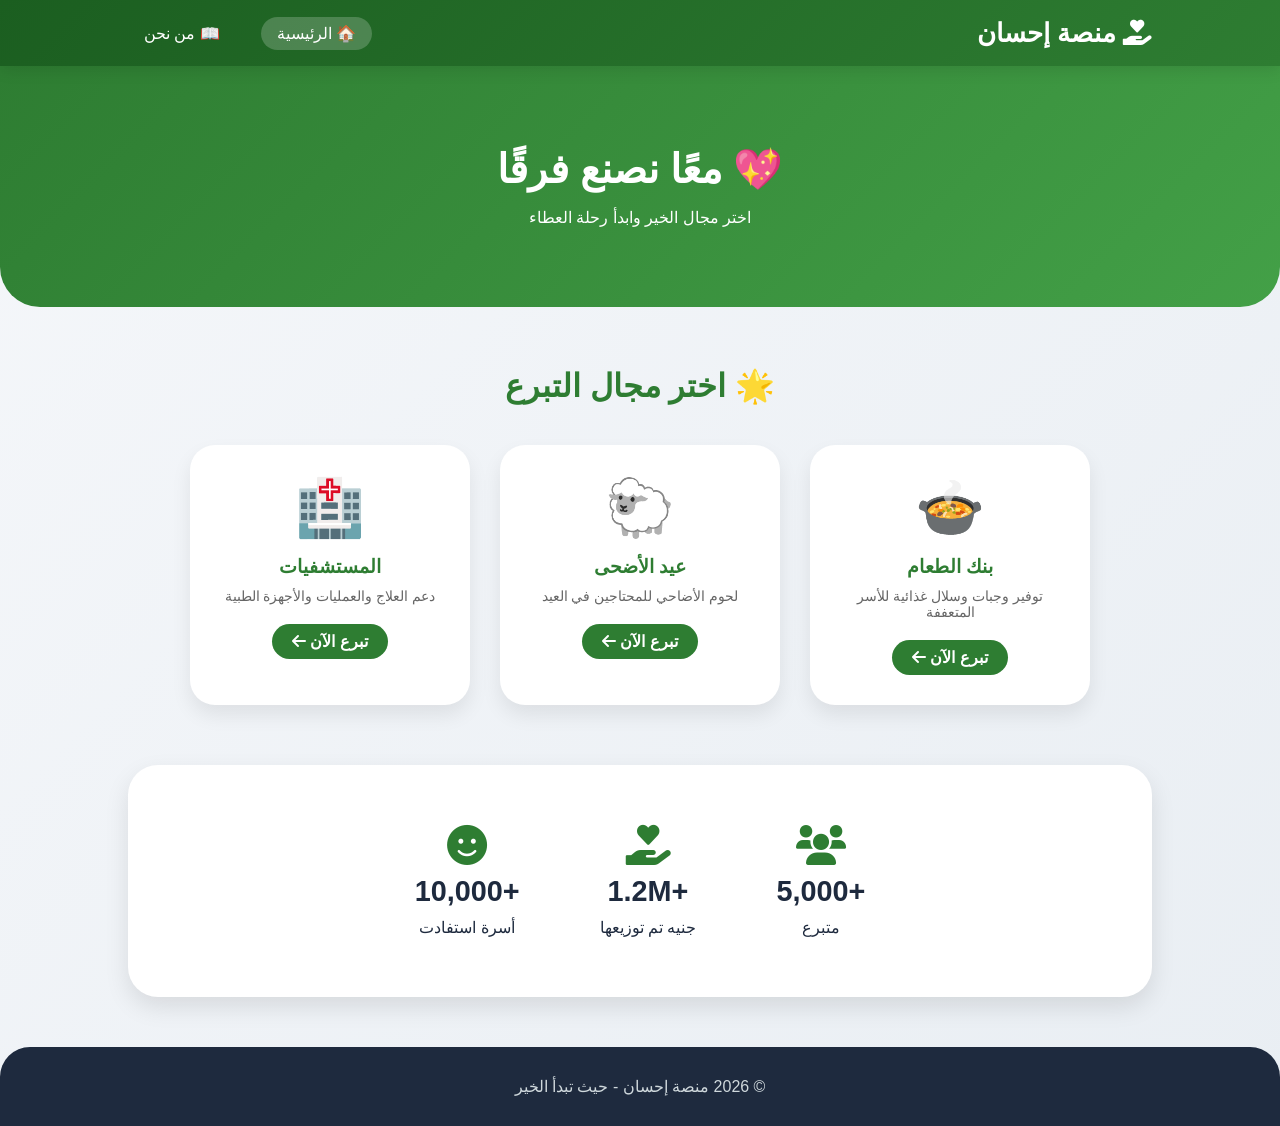
==== index.html @ cdebf2ba "رفع موقع التبرعات" ====
<!DOCTYPE html>
<html lang="ar">
<head>
  <meta charset="UTF-8">
  <meta name="viewport" content="width=device-width, initial-scale=1.0">
  <title>إحسان | الرئيسية</title>
  <link rel="stylesheet" href="style.css">
  <link rel="stylesheet" href="https://cdnjs.cloudflare.com/ajax/libs/font-awesome/6.0.0-beta3/css/all.min.css">
</head>
<body>

  <header>
    <nav>
      <div class="logo">
        <i class="fas fa-hand-holding-heart"></i> منصة إحسان
      </div>
      <ul class="nav-links">
        <li><a href="index.html" class="active">🏠 الرئيسية</a></li>
        <li><a href="about.html">📖 من نحن</a></li>
      </ul>
      <div class="menu-icon" onclick="toggleMenu()">
        <i class="fas fa-bars"></i>
      </div>
    </nav>
  </header>

  <section class="hero">
    <div class="hero-content">
      <h1>💖 معًا نصنع فرقًا</h1>
      <p>اختر مجال الخير وابدأ رحلة العطاء</p>
    </div>
  </section>

  <section class="donation-sectors">
    <h2>🌟 اختر مجال التبرع</h2>
    <div class="sector-cards">
      
      <a href="food-bank.html" class="sector-card">
        <div class="sector-icon">🍲</div>
        <h3>بنك الطعام</h3>
        <p>توفير وجبات وسلال غذائية للأسر المتعففة</p>
        <span class="btn-sector">تبرع الآن <i class="fas fa-arrow-left"></i></span>
      </a>

      <a href="eid-sacrifice.html" class="sector-card">
        <div class="sector-icon">🐑</div>
        <h3>عيد الأضحى</h3>
        <p>لحوم الأضاحي للمحتاجين في العيد</p>
        <span class="btn-sector">تبرع الآن <i class="fas fa-arrow-left"></i></span>
      </a>

      <a href="hospitals.html" class="sector-card">
        <div class="sector-icon">🏥</div>
        <h3>المستشفيات</h3>
        <p>دعم العلاج والعمليات والأجهزة الطبية</p>
        <span class="btn-sector">تبرع الآن <i class="fas fa-arrow-left"></i></span>
      </a>

    </div>
  </section>

  <section class="stats">
    <div class="stat-card">
      <i class="fas fa-users"></i>
      <h3>+5,000</h3>
      <p>متبرع</p>
    </div>
    <div class="stat-card">
      <i class="fas fa-hand-holding-heart"></i>
      <h3>+1.2M</h3>
      <p>جنيه تم توزيعها</p>
    </div>
    <div class="stat-card">
      <i class="fas fa-smile"></i>
      <h3>+10,000</h3>
      <p>أسرة استفادت</p>
    </div>
  </section>

  <footer>
    <p>© 2026 منصة إحسان - حيث تبدأ الخير</p>
  </footer>

  <script src="script.js"></script>
</body>
</html>
---- style.css ----
* {
  margin: 0;
  padding: 0;
  box-sizing: border-box;
  scroll-behavior: smooth;
}

body {
  font-family: 'Segoe UI', Tahoma, Geneva, Verdana, sans-serif;
  direction: rtl;
  background: linear-gradient(135deg, #f5f7fa 0%, #e9eef3 100%);
  color: #1e2a3e;
  min-height: 100vh;
}

/* ===== NAVBAR ===== */
header {
  background: linear-gradient(135deg, #1b5e20, #2e7d32);
  color: white;
  box-shadow: 0 4px 15px rgba(0,0,0,0.1);
  position: sticky;
  top: 0;
  z-index: 100;
}

nav {
  display: flex;
  justify-content: space-between;
  align-items: center;
  padding: 18px 10%;
  flex-wrap: wrap;
}

.logo {
  font-size: 1.6rem;
  font-weight: bold;
}

.nav-links {
  display: flex;
  list-style: none;
  gap: 25px;
}

.nav-links a {
  color: white;
  text-decoration: none;
  font-weight: 500;
  padding: 8px 16px;
  border-radius: 30px;
  transition: 0.3s;
}

.nav-links a:hover, .nav-links a.active {
  background: rgba(255,255,255,0.2);
}

.menu-icon {
  display: none;
  font-size: 1.8rem;
  cursor: pointer;
}

/* ===== HERO ===== */
.hero {
  background: linear-gradient(135deg, #2e7d32, #43a047);
  color: white;
  text-align: center;
  padding: 80px 20px;
  border-bottom-left-radius: 40px;
  border-bottom-right-radius: 40px;
}

.hero h1 {
  font-size: 2.5rem;
  margin-bottom: 15px;
}

/* ===== Sector Cards ===== */
.donation-sectors {
  padding: 60px 10%;
  text-align: center;
}

.donation-sectors h2 {
  font-size: 2rem;
  color: #2e7d32;
  margin-bottom: 40px;
}

.sector-cards {
  display: flex;
  gap: 30px;
  justify-content: center;
  flex-wrap: wrap;
}

.sector-card {
  background: white;
  padding: 30px 25px;
  border-radius: 25px;
  width: 280px;
  text-decoration: none;
  color: #1e2a3e;
  transition: all 0.3s ease;
  box-shadow: 0 10px 20px rgba(0,0,0,0.08);
  display: block;
  text-align: center;
}

.sector-card:hover {
  transform: translateY(-10px);
  box-shadow: 0 20px 30px rgba(0,0,0,0.12);
}

.sector-icon {
  font-size: 3.5rem;
  margin-bottom: 15px;
}

.sector-card h3 {
  color: #2e7d32;
  margin-bottom: 10px;
}

.sector-card p {
  font-size: 0.9rem;
  margin-bottom: 20px;
  color: #666;
}

.btn-sector {
  display: inline-block;
  background: #2e7d32;
  color: white;
  padding: 8px 20px;
  border-radius: 30px;
  font-weight: bold;
  transition: 0.3s;
}

.sector-card:hover .btn-sector {
  background: #1b5e20;
}

/* ===== STATS ===== */
.stats {
  display: flex;
  justify-content: center;
  gap: 40px;
  padding: 40px 20px;
  flex-wrap: wrap;
  background: white;
  margin: 0 10% 40px;
  border-radius: 30px;
  box-shadow: 0 10px 25px rgba(0,0,0,0.1);
}

.stat-card {
  text-align: center;
  padding: 20px;
}

.stat-card i {
  font-size: 2.5rem;
  color: #2e7d32;
}

.stat-card h3 {
  font-size: 1.8rem;
  margin: 10px 0;
}

/* ===== Donation Page ===== */
.donation-page {
  padding: 40px 10%;
}

.page-title {
  text-align: center;
  color: #2e7d32;
  margin-bottom: 40px;
  font-size: 2rem;
}

/* ===== Sector Banners ===== */
.sector-banner {
  text-align: center;
  padding: 40px 20px;
  border-radius: 30px;
  margin-bottom: 40px;
  color: white;
}

.sector-banner i {
  font-size: 3rem;
  margin-bottom: 15px;
}

.sector-banner h1 {
  font-size: 2rem;
  margin-bottom: 10px;
}

.food-banner {
  background: linear-gradient(135deg, #2e7d32, #66bb6a);
}

.eid-banner {
  background: linear-gradient(135deg, #bf360c, #ff7043);
}

.hospitals-banner {
  background: linear-gradient(135deg, #1565c0, #42a5f5);
}

/* ===== Cards Grid ===== */
.cards-grid {
  display: grid;
  grid-template-columns: repeat(auto-fit, minmax(200px, 1fr));
  gap: 25px;
  margin-bottom: 40px;
}

.donation-card {
  background: white;
  padding: 25px;
  border-radius: 20px;
  text-align: center;
  transition: 0.3s;
  box-shadow: 0 5px 15px rgba(0,0,0,0.08);
}

.donation-card:hover {
  transform: translateY(-5px);
  box-shadow: 0 15px 25px rgba(0,0,0,0.12);
}

.donation-card span {
  font-size: 1.1rem;
  display: block;
  margin-bottom: 10px;
}

.donation-card strong {
  display: block;
  font-size: 1.5rem;
  color: #2e7d32;
  margin: 12px 0;
}

.donation-card button {
  background: #2e7d32;
  color: white;
  border: none;
  padding: 10px 20px;
  border-radius: 30px;
  cursor: pointer;
  font-size: 1rem;
  transition: 0.2s;
}

.donation-card button:hover {
  background: #1b5e20;
  transform: scale(1.03);
}

/* ===== Custom Donation ===== */
.custom-donation {
  background: white;
  padding: 30px;
  border-radius: 30px;
  text-align: center;
  margin: 30px 0;
  border-top: 4px solid #2e7d32;
  box-shadow: 0 5px 15px rgba(0,0,0,0.05);
}

.custom-donation h3 {
  margin-bottom: 15px;
}

.custom-donation input {
  padding: 12px;
  width: 200px;
  border-radius: 30px;
  border: 1px solid #ccc;
  margin: 10px;
  text-align: center;
}

.custom-donation button {
  background: #ffb74d;
  color: #1e2a3e;
  border: none;
  padding: 12px 25px;
  border-radius: 30px;
  font-weight: bold;
  cursor: pointer;
}

/* ===== Info Box ===== */
.info-box {
  background: #e8f5e9;
  padding: 20px;
  border-radius: 20px;
  margin: 20px auto;
  text-align: center;
  max-width: 80%;
}

.info-box i {
  font-size: 1.8rem;
  color: #2e7d32;
  margin-bottom: 10px;
}

/* ===== About Page ===== */
.about-page {
  padding: 40px 10%;
}

.about-content {
  display: flex;
  gap: 40px;
  flex-wrap: wrap;
  background: white;
  padding: 40px;
  border-radius: 30px;
  box-shadow: 0 10px 25px rgba(0,0,0,0.08);
}

.about-text {
  flex: 2;
}

.about-text h2 {
  color: #2e7d32;
  margin: 20px 0 10px;
}

.about-text ul {
  list-style: none;
  padding: 0;
}

.about-text li {
  padding: 5px 0;
}

.about-stats {
  flex: 1;
  background: #f1f8e9;
  padding: 25px;
  border-radius: 20px;
}

.mini-stats div {
  background: white;
  padding: 15px;
  margin: 15px 0;
  border-radius: 15px;
  text-align: center;
}

.mini-stats span {
  font-size: 1.8rem;
  font-weight: bold;
  color: #2e7d32;
  display: block;
}

/* ===== MODALS (نوافذ الدفع) ===== */
.modal {
  display: none;
  position: fixed;
  top: 0;
  left: 0;
  width: 100%;
  height: 100%;
  background: rgba(0,0,0,0.8);
  backdrop-filter: blur(4px);
  justify-content: center;
  align-items: center;
  z-index: 1000;
}

.modal-content {
  background: white;
  border-radius: 30px;
  width: 90%;
  max-width: 450px;
  animation: fadeInUp 0.3s ease;
  overflow: hidden;
}

.modal-header {
  background: linear-gradient(135deg, #2e7d32, #43a047);
  color: white;
  padding: 20px;
  text-align: center;
  position: relative;
}

.modal-header i {
  font-size: 2rem;
  margin-bottom: 8px;
}

.modal-header .close {
  position: absolute;
  top: 15px;
  left: 20px;
  font-size: 1.5rem;
  cursor: pointer;
  color: white;
}

.payment-options {
  padding: 20px;
  display: flex;
  flex-direction: column;
  gap: 15px;
}

.payment-option {
  display: flex;
  align-items: center;
  gap: 15px;
  padding: 18px;
  border: 2px solid #e0e0e0;
  border-radius: 20px;
  cursor: pointer;
  transition: all 0.2s;
  font-size: 1.1rem;
}

.payment-option i {
  font-size: 2rem;
}

.payment-option:hover {
  border-color: #2e7d32;
  background: #f1f8e9;
}

.payment-form {
  padding: 25px;
}

.payment-form label {
  display: block;
  margin: 15px 0 5px;
  font-weight: bold;
  color: #1e2a3e;
}

.payment-form input {
  width: 100%;
  padding: 12px;
  border: 1px solid #ddd;
  border-radius: 12px;
  font-size: 1rem;
  direction: ltr;
  text-align: left;
}

.payment-form .row {
  display: flex;
  gap: 15px;
}

.payment-form .row .col {
  flex: 1;
}

.pay-btn {
  width: 100%;
  margin-top: 25px;
  background: #2e7d32;
  color: white;
  padding: 14px;
  border: none;
  border-radius: 30px;
  font-size: 1.1rem;
  font-weight: bold;
  cursor: pointer;
  transition: 0.2s;
}

.pay-btn:hover {
  background: #1b5e20;
  transform: scale(1.02);
}

/* ===== Result Modal ===== */
.result-content {
  text-align: center;
  padding: 30px;
}

.result-icon {
  font-size: 4rem;
  margin-bottom: 15px;
}

.close-result-btn {
  background: #2e7d32;
  color: white;
  border: none;
  padding: 10px 30px;
  border-radius: 30px;
  font-size: 1rem;
  cursor: pointer;
  margin-top: 20px;
}

/* ===== Footer ===== */
footer {
  background: #1e2a3e;
  color: #cfd8dc;
  text-align: center;
  padding: 30px;
  margin-top: 50px;
  border-top-right-radius: 30px;
  border-top-left-radius: 30px;
}

/* ===== Animations ===== */
@keyframes fadeInUp {
  from {
    opacity: 0;
    transform: translateY(30px);
  }
  to {
    opacity: 1;
    transform: translateY(0);
  }
}

/* ===== Responsive ===== */
@media (max-width: 768px) {
  .nav-links {
    display: none;
    flex-direction: column;
    width: 100%;
    text-align: center;
    background: #2e7d32;
    padding: 20px;
  }
  
  .nav-links.show {
    display: flex;
  }
  
  .menu-icon {
    display: block;
  }
  
  .hero h1 {
    font-size: 1.8rem;
  }
  
  .stats {
    margin: 0 5% 30px;
  }
  
  .cards-grid {
    grid-template-columns: 1fr;
  }
  
  .about-content {
    flex-direction: column;
  }
  
  .info-box {
    max-width: 100%;
  }
}
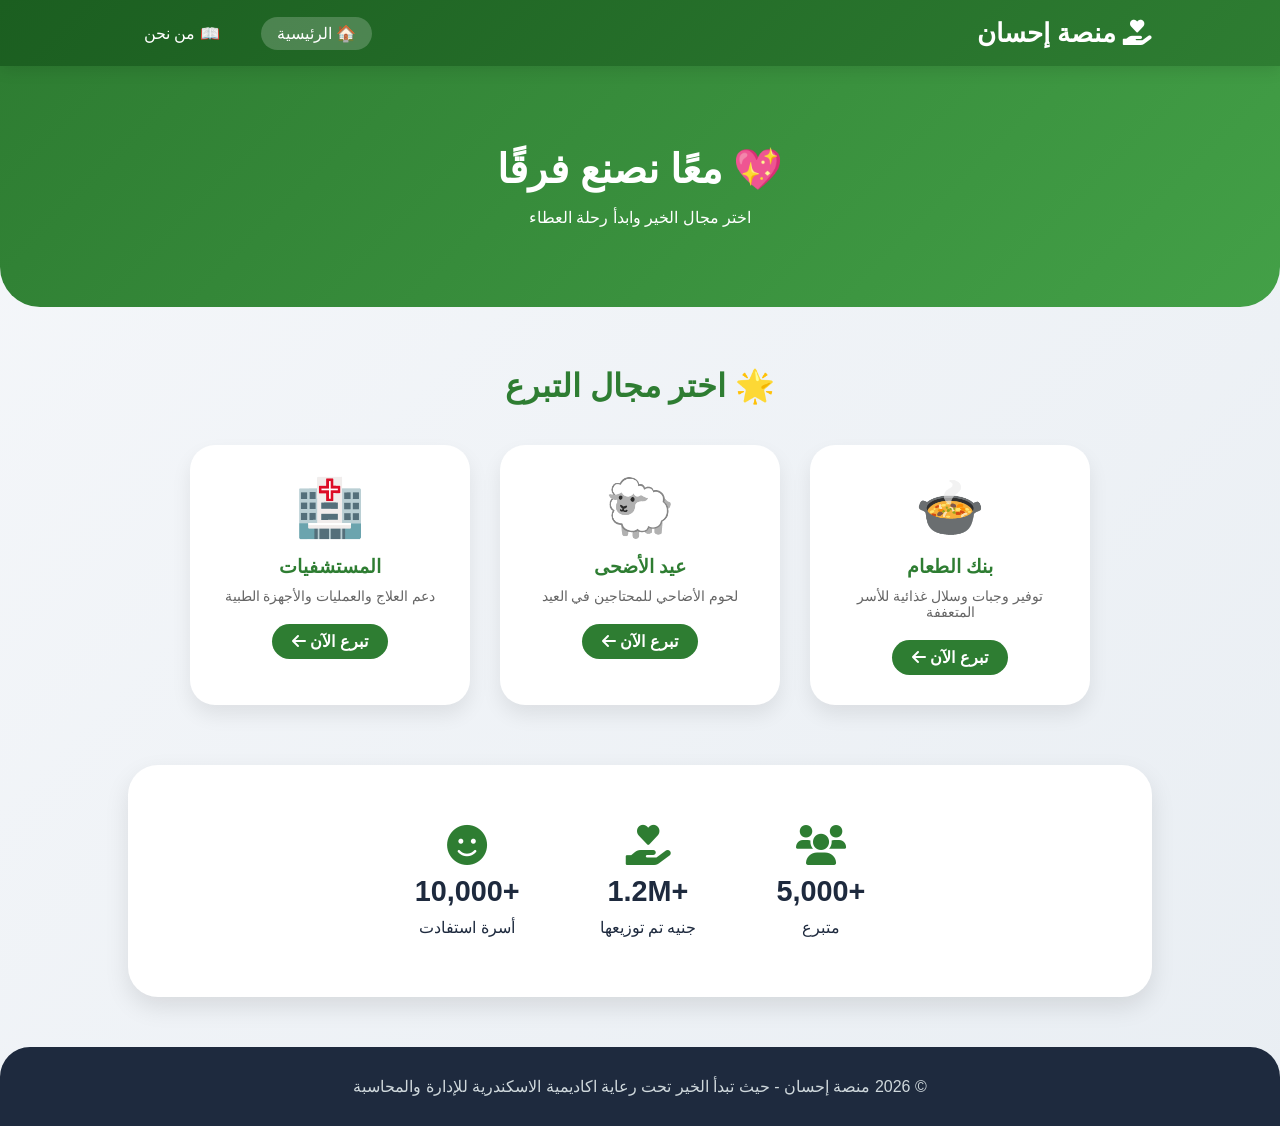
==== commit f0b86286: "Update index.html" ====
--- a/index.html
+++ b/index.html
@@ -78,9 +78,11 @@
   </section>
 
   <footer>
-    <p>© 2026 منصة إحسان - حيث تبدأ الخير</p>
+    <p>© 2026 منصة إحسان - حيث تبدأ الخير
+       تحت رعاية اكاديمية الاسكندرية للإدارة والمحاسبة
+    </p>
   </footer>
 
   <script src="script.js"></script>
 </body>
-</html>+</html>
